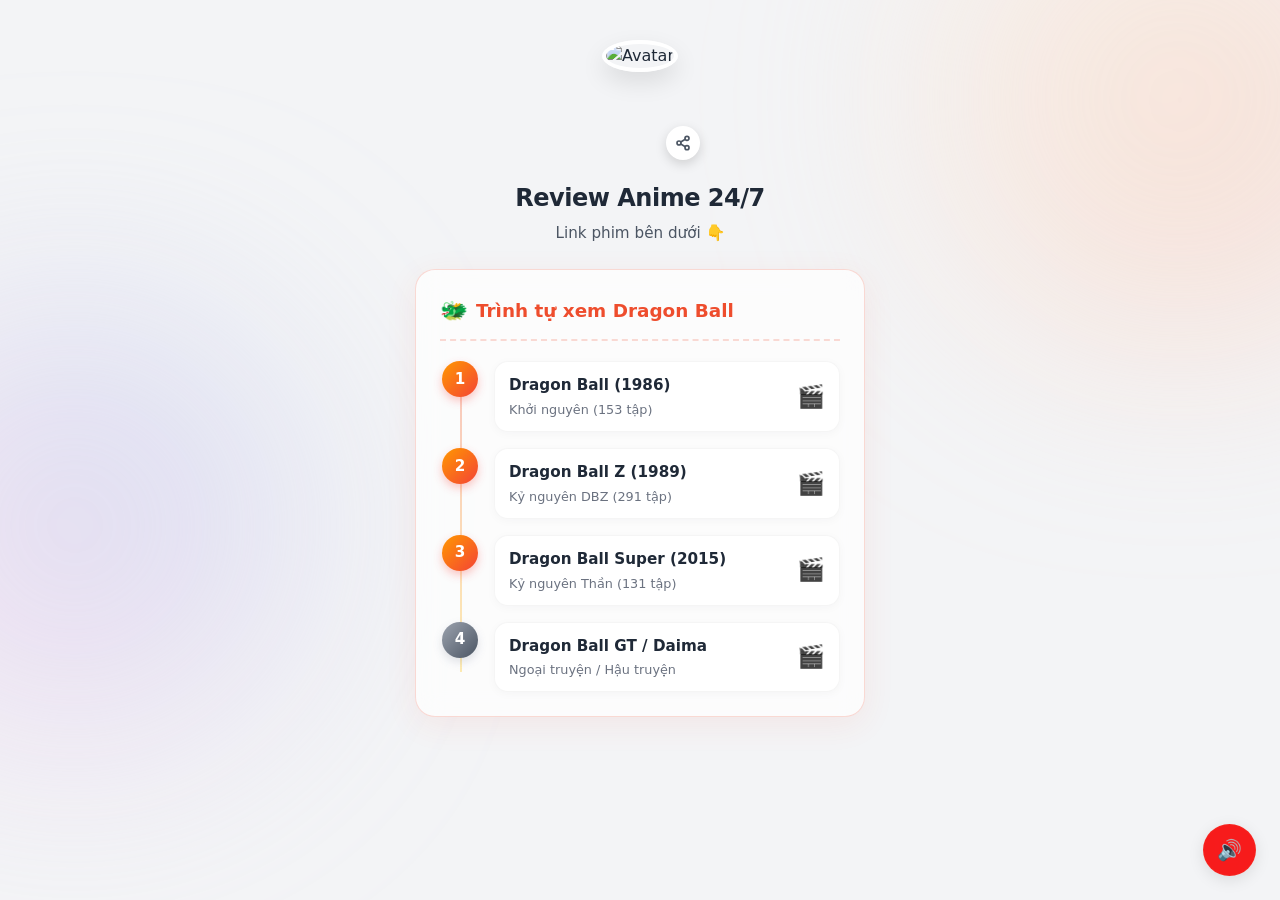
==== index.html @ d7985bc5 "shopee-affiliate" ====
<!doctype html>
<html lang="vi">
  <head>
    <meta charset="UTF-8" />
    <meta name="viewport" content="width=device-width, initial-scale=1.0" />
    <title>Review Anime 24/7</title>
    <link
      rel="shortcut icon"
      href="https://scontent.fhan14-5.fna.fbcdn.net/v/t39.30808-6/709863882_122095903413352638_3815257389828996505_n.jpg?stp=dst-jpg_tt6&cstp=mx960x540&ctp=s960x540&_nc_cat=109&ccb=1-7&_nc_sid=6ee11a&_nc_ohc=EYIuAjXzvSoQ7kNvwHxANOJ&_nc_oc=AdrQYw8iTlBUx3xcJICehyPJL6A1r7TsNbkAUZxbC2K-Rbf93yBvWo3Bi-ncRUv7Cxk&_nc_zt=23&_nc_ht=scontent.fhan14-5.fna&_nc_gid=QVInmydHDLdn9bftYl3aOA&_nc_ss=7b2a8&oh=00_Af8RPipTvB6OBBTOjF4e0hV7A1T5JSLUvpvAUZb7mC42Hw&oe=6A2C3FDD"
      type="image/x-icon"
    />
    <link rel="stylesheet" href="style.css" />
  </head>
  <body>
    <!-- Abstract Background Elements -->
    <div class="bg-elements">
      <div class="blob blob-1"></div>
      <div class="blob blob-2"></div>
    </div>

    <div class="container">
      <!-- Profile Header -->
      <header class="profile">
        <div class="avatar-container">
          <img
            src="https://scontent.fhan14-5.fna.fbcdn.net/v/t39.30808-6/709863882_122095903413352638_3815257389828996505_n.jpg?stp=dst-jpg_tt6&cstp=mx960x540&ctp=s960x540&_nc_cat=109&ccb=1-7&_nc_sid=6ee11a&_nc_ohc=EYIuAjXzvSoQ7kNvwHxANOJ&_nc_oc=AdrQYw8iTlBUx3xcJICehyPJL6A1r7TsNbkAUZxbC2K-Rbf93yBvWo3Bi-ncRUv7Cxk&_nc_zt=23&_nc_ht=scontent.fhan14-5.fna&_nc_gid=QVInmydHDLdn9bftYl3aOA&_nc_ss=7b2a8&oh=00_Af8RPipTvB6OBBTOjF4e0hV7A1T5JSLUvpvAUZb7mC42Hw&oe=6A2C3FDD "
            alt="Avatar"
            class="avatar"
          />
          <button class="share-btn" aria-label="Share">
            <svg
              xmlns="http://www.w3.org/2000/svg"
              width="16"
              height="16"
              viewBox="0 0 24 24"
              fill="none"
              stroke="currentColor"
              stroke-width="2.5"
              stroke-linecap="round"
              stroke-linejoin="round"
            >
              <circle cx="18" cy="5" r="3"></circle>
              <circle cx="6" cy="12" r="3"></circle>
              <circle cx="18" cy="19" r="3"></circle>
              <line x1="8.59" y1="13.51" x2="15.42" y2="17.49"></line>
              <line x1="15.41" y1="6.51" x2="8.59" y2="10.49"></line>
            </svg>
          </button>
        </div>

        <h1 class="name">Review Anime 24/7</h1>
        <p class="bio">Link phim bên dưới 👇</p>

        <div class="db-timeline">
          <h3 class="db-title">
            <span class="db-icon">🐲</span> Trình tự xem Dragon Ball
          </h3>
          <div class="timeline-container">
            <div class="timeline-item">
              <div class="timeline-dot">1</div>
              <div
                class="timeline-content"
                data-series="Dragon Ball (1986)"
                data-episodes="153"
              >
                <div class="timeline-text">
                  <h4>Dragon Ball (1986)</h4>
                  <p>Khởi nguyên (153 tập)</p>
                </div>
                <div class="timeline-action-icon">🎬</div>
              </div>
            </div>
            <div class="timeline-item">
              <div class="timeline-dot">2</div>
              <div
                class="timeline-content"
                data-series="Dragon Ball Z (1989)"
                data-episodes="291"
              >
                <div class="timeline-text">
                  <h4>Dragon Ball Z (1989)</h4>
                  <p>Kỷ nguyên DBZ (291 tập)</p>
                </div>
                <div class="timeline-action-icon">🎬</div>
              </div>
            </div>
            <div class="timeline-item">
              <div class="timeline-dot">3</div>
              <div
                class="timeline-content"
                data-series="Dragon Ball Super (2015)"
                data-episodes="131"
              >
                <div class="timeline-text">
                  <h4>Dragon Ball Super (2015)</h4>
                  <p>Kỷ nguyên Thần (131 tập)</p>
                </div>
                <div class="timeline-action-icon">🎬</div>
              </div>
            </div>
            <div class="timeline-item optional">
              <div class="timeline-dot">4</div>
              <div
                class="timeline-content"
                data-series="Dragon Ball GT / Daima"
                data-episodes="64"
              >
                <div class="timeline-text">
                  <h4>Dragon Ball GT / Daima</h4>
                  <p>Ngoại truyện / Hậu truyện</p>
                </div>
                <div class="timeline-action-icon">🎬</div>
              </div>
            </div>
          </div>
        </div>
      </header>
    </div>
    <button
      id="musicToggleBtn"
      class="floating-music-btn"
      aria-label="Toggle Music"
    >
      <span class="music-icon">🔇</span>
      <span class="music-text">Nhạc nền DBZ</span>
    </button>
    <audio id="bgMusic" loop>
      <source
        src="https://nu.vgmtreasurechest.com/soundtracks/dragon-ball-z-bgm/gyaevpoa/1-01.%20Makafushigi%20Adventure%21.mp3"
        type="audio/mpeg"
      />
    </audio>
    <script src="main.js"></script>
  </body>
</html>
---- style.css ----
:root {
  --primary: #ee4d2d;
  --primary-hover: #d73f22;
  --primary-bg: #fff7ed;
  --bg-color: #f3f4f6;
  --card-bg: #ffffff;
  --text-main: #1f2937;
  --text-sub: #4b5563;
}

* {
  margin: 0;
  padding: 0;
  box-sizing: border-box;
  -webkit-tap-highlight-color: transparent;
}

body {
  font-family:
    system-ui,
    -apple-system,
    BlinkMacSystemFont,
    "Segoe UI",
    Roboto,
    Arial,
    sans-serif;
  background-color: var(--bg-color);
  color: var(--text-main);
  line-height: 1.5;
  overflow-x: hidden;
  -webkit-font-smoothing: antialiased;
}

/* Background gradient blobs */
.bg-elements {
  position: fixed;
  inset: 0;
  z-index: -1;
  overflow: hidden;
  pointer-events: none;
}
.blob {
  position: absolute;
  border-radius: 50%;
  filter: blur(100px);
  opacity: 0.4;
}
.blob-1 {
  top: -150px;
  right: -150px;
  width: 500px;
  height: 500px;
  background: linear-gradient(135deg, #ffecd2, #fcb69f);
  mix-blend-mode: multiply;
}
.blob-2 {
  top: 300px;
  left: -150px;
  width: 450px;
  height: 450px;
  background: linear-gradient(45deg, #fbc2eb, #a6c1ee);
  mix-blend-mode: multiply;
}

.container {
  max-width: 640px;
  margin: 0 auto;
  padding: 40px 16px;
  position: relative;
  z-index: 1;
}

/* Profile Header */
.profile {
  display: flex;
  flex-direction: column;
  align-items: center;
  text-align: center;
  margin-bottom: 40px;
  animation: springUp 0.8s cubic-bezier(0.175, 0.885, 0.32, 1.275) forwards;
}
.avatar-container {
  position: relative;
  width: 120px;
  height: 120px;
  margin-bottom: 20px;
}
.avatar {
  width: 100%;
  height: 100%;
  object-fit: cover;
  border-radius: 50%;
  border: 4px solid #fff;
  box-shadow: 0 10px 25px rgba(0, 0, 0, 0.1);
}

.share-btn {
  position: absolute;
  bottom: 0;
  right: 0;
  width: 34px;
  height: 34px;
  background: #fff;
  border: none;
  border-radius: 50%;
  display: flex;
  align-items: center;
  justify-content: center;
  cursor: pointer;
  box-shadow: 0 4px 12px rgba(0, 0, 0, 0.15);
  transition: all 0.2s;
  color: var(--text-sub);
}
.share-btn:hover {
  transform: scale(1.1);
  color: var(--primary);
}
.share-btn:active {
  transform: scale(0.95);
}

.name {
  font-size: 1.5rem;
  font-weight: 800;
  color: var(--text-main);
  letter-spacing: -0.5px;
}
.bio {
  font-size: 0.95rem;
  color: var(--text-sub);
  font-weight: 500;
  margin-top: 6px;
  animation: bobble 1.5s ease-in-out infinite;
  display: inline-block;
}

/* Dragon Ball Timeline */
.db-timeline {
  background: rgba(255, 255, 255, 0.7);
  backdrop-filter: blur(12px);
  border: 1px solid rgba(238, 77, 45, 0.2);
  padding: 24px;
  border-radius: 20px;
  margin-top: 24px;
  text-align: left;
  width: 100%;
  max-width: 450px;
  box-shadow: 0 8px 32px rgba(238, 77, 45, 0.08);
  opacity: 0;
  animation: slideUpFade 0.7s ease forwards;
  animation-delay: 0.3s;
}

.db-title {
  font-size: 1.15rem;
  font-weight: 800;
  color: var(--primary);
  margin-bottom: 20px;
  display: flex;
  align-items: center;
  gap: 8px;
  padding-bottom: 12px;
  border-bottom: 2px dashed rgba(238, 77, 45, 0.2);
}

.db-icon {
  font-size: 1.4rem;
}

.timeline-container {
  display: flex;
  flex-direction: column;
  position: relative;
  padding-left: 2px;
}

.timeline-container::before {
  content: "";
  position: absolute;
  left: 20px;
  top: 10px;
  bottom: 20px;
  width: 2px;
  background: linear-gradient(to bottom, #ee4d2d 0%, #ffc107 100%);
  opacity: 0.3;
}

.timeline-item {
  display: flex;
  gap: 16px;
  margin-bottom: 16px;
  position: relative;
  opacity: 0;
  animation: slideRightFade 0.6s ease forwards;
}

.timeline-item:nth-child(1) {
  animation-delay: 0.4s;
}
.timeline-item:nth-child(2) {
  animation-delay: 0.5s;
}
.timeline-item:nth-child(3) {
  animation-delay: 0.6s;
}
.timeline-item:nth-child(4) {
  animation-delay: 0.7s;
}

.timeline-item:last-child {
  margin-bottom: 0;
}

.timeline-dot {
  width: 36px;
  height: 36px;
  border-radius: 50%;
  background: linear-gradient(135deg, #ff9800, #f44336);
  color: white;
  font-weight: bold;
  font-size: 0.95rem;
  display: flex;
  align-items: center;
  justify-content: center;
  z-index: 1;
  box-shadow: 0 4px 10px rgba(244, 67, 54, 0.3);
  flex-shrink: 0;
  transition: transform 0.3s cubic-bezier(0.175, 0.885, 0.32, 1.275);
}

.timeline-item.optional .timeline-dot {
  background: linear-gradient(135deg, #9ca3af, #4b5563);
  box-shadow: 0 4px 10px rgba(107, 114, 128, 0.2);
}

.timeline-content {
  flex: 1;
  background: white;
  padding: 12px 14px;
  border-radius: 14px;
  border: 1px solid rgba(0, 0, 0, 0.04);
  box-shadow: 0 2px 10px rgba(0, 0, 0, 0.03);
  transition: all 0.3s cubic-bezier(0.4, 0, 0.2, 1);
  display: flex;
  justify-content: space-between;
  align-items: center;
  cursor: pointer;
}

.timeline-text {
  flex: 1;
}

.timeline-action-icon {
  font-size: 1.4rem;
  animation: flashIcon 1.2s infinite cubic-bezier(0.4, 0, 0.2, 1);
}

@keyframes flashIcon {
  0% {
    transform: scale(1);
    opacity: 0.5;
  }
  50% {
    transform: scale(1.15);
    opacity: 1;
  }
  100% {
    transform: scale(1);
    opacity: 0.5;
  }
}

.timeline-item:hover .timeline-content {
  transform: translateX(6px) scale(1.02);
  border-color: rgba(238, 77, 45, 0.3);
  box-shadow: 0 6px 16px rgba(238, 77, 45, 0.1);
}

.timeline-item:hover .timeline-dot {
  transform: scale(1.1);
  box-shadow: 0 6px 14px rgba(244, 67, 54, 0.4);
}

.timeline-content h4 {
  font-size: 0.95rem;
  color: #1f2937;
  margin-bottom: 4px;
  font-weight: 700;
}

.timeline-content p {
  font-size: 0.8rem;
  color: #6b7280;
  line-height: 1.4;
}

@keyframes slideRightFade {
  0% {
    opacity: 0;
    transform: translateX(-20px);
  }
  100% {
    opacity: 1;
    transform: translateX(0);
  }
}

/* Categories */
.category {
  margin-bottom: 40px;
  opacity: 0;
  animation: slideUpFade 0.6s ease forwards;
}
.category-title {
  font-size: 1.125rem;
  font-weight: 700;
  margin-bottom: 16px;
  padding: 0 8px;
  color: var(--text-main);
  letter-spacing: -0.3px;
}

/* Video Card */
.video-card {
  display: flex;
  flex-direction: column;
  background: var(--card-bg);
  border-radius: 16px;
  overflow: hidden;
  box-shadow: 0 4px 16px rgba(0, 0, 0, 0.04);
  transition: all 0.3s ease;
  border: 1px solid transparent;
}
.video-card:hover {
  transform: translateY(-2px);
  box-shadow: 0 8px 24px rgba(238, 77, 45, 0.08);
  border-color: rgba(238, 77, 45, 0.15);
}
.video-wrapper {
  position: relative;
  padding-bottom: 56.25%;
  height: 0;
  overflow: hidden;
  background: #000;
}
.video-wrapper iframe {
  position: absolute;
  top: 0;
  left: 0;
  width: 100%;
  height: 100%;
  border: none;
}
.video-info {
  padding: 12px 16px;
}
.video-title {
  font-size: 0.95rem;
  font-weight: 700;
  color: var(--text-main);
  line-height: 1.4;
  display: -webkit-box;
  -webkit-line-clamp: 2;
  -webkit-box-orient: vertical;
  overflow: hidden;
}

/* Product List */
.product-list {
  display: flex;
  flex-direction: column;
  gap: 12px;
}

.product-card {
  display: flex;
  align-items: center;
  background: var(--card-bg);
  padding: 10px;
  border-radius: 16px;
  text-decoration: none;
  color: inherit;
  box-shadow: 0 4px 16px rgba(0, 0, 0, 0.04);
  transition: all 0.3s ease;
  border: 1px solid transparent;
}
.product-card:hover {
  transform: translateY(-2px) scale(1.02);
  box-shadow: 0 8px 24px rgba(238, 77, 45, 0.08);
  border-color: rgba(238, 77, 45, 0.15);
}
.product-card:active {
  transform: scale(0.98);
}

.product-image-container {
  width: 80px;
  height: 80px;
  border-radius: 12px;
  overflow: hidden;
  flex-shrink: 0;
  background: #f9fafb;
}
.product-image {
  width: 100%;
  height: 100%;
  object-fit: cover;
  transition: transform 0.6s ease;
}
.product-card:hover .product-image {
  transform: scale(1.1);
}

.product-info {
  flex: 1;
  padding: 0 14px;
  display: flex;
  flex-direction: column;
  justify-content: center;
}
.product-name {
  font-size: 0.875rem;
  font-weight: 600;
  display: -webkit-box;
  -webkit-line-clamp: 2;
  -webkit-box-orient: vertical;
  overflow: hidden;
  transition: color 0.2s;
  line-height: 1.35;
}
.product-card:hover .product-name {
  color: var(--primary);
}

.product-price {
  color: var(--primary);
  font-weight: bold;
  font-size: 0.95rem;
  margin-top: 6px;
  display: block;
}

.product-action {
  width: 38px;
  height: 38px;
  border-radius: 50%;
  display: flex;
  justify-content: center;
  align-items: center;
  color: #d1d5db;
  transition: all 0.3s;
  flex-shrink: 0;
}
.product-card:hover .product-action {
  background: var(--primary-bg);
  color: var(--primary);
}

/* Footer */
footer {
  text-align: center;
  font-size: 0.75rem;
  color: #9ca3af;
  margin-top: 60px;
  padding-bottom: 20px;
  font-weight: 500;
}

/* Floating Music Button */
.floating-music-btn {
  position: fixed;
  bottom: 24px;
  right: 24px;
  background: rgba(248, 4, 4, 0.9);
  backdrop-filter: blur(10px);
  border: 1px solid rgba(238, 77, 45, 0.2);
  border-radius: 50%;
  padding: 13px 13px;
  display: flex;
  align-items: center;
  gap: 8px;
  box-shadow: 0 4px 16px rgba(0, 0, 0, 0.1);
  cursor: pointer;
  z-index: 100;
  transition: all 0.3s ease;
  font-family: inherit;
  font-weight: 600;
  color: var(--text-main);
  font-size: 20px;
  color: white;
}
.floating-music-btn:hover {
  transform: translateY(-3px);
  box-shadow: 0 8px 24px rgba(238, 77, 45, 0.15);
  border-color: rgba(238, 77, 45, 0.4);
}
.floating-music-btn.playing .music-icon {
  display: inline-block;
  animation: bounce 1s infinite alternate;
}

/* Keyframes */
@keyframes bobble {
  0%,
  100% {
    transform: translateY(0);
  }
  50% {
    transform: translateY(-4px);
  }
}

@keyframes bounce {
  0% {
    transform: translateY(0) scale(1);
  }
  100% {
    transform: translateY(-3px) scale(1.1);
    color: var(--primary);
  }
}

@keyframes springUp {
  0% {
    opacity: 0;
    transform: scale(0.9) translateY(20px);
  }
  100% {
    opacity: 1;
    transform: scale(1) translateY(0);
  }
}

@keyframes slideUpFade {
  0% {
    opacity: 0;
    transform: translateY(20px);
  }
  100% {
    opacity: 1;
    transform: translateY(0);
  }
}
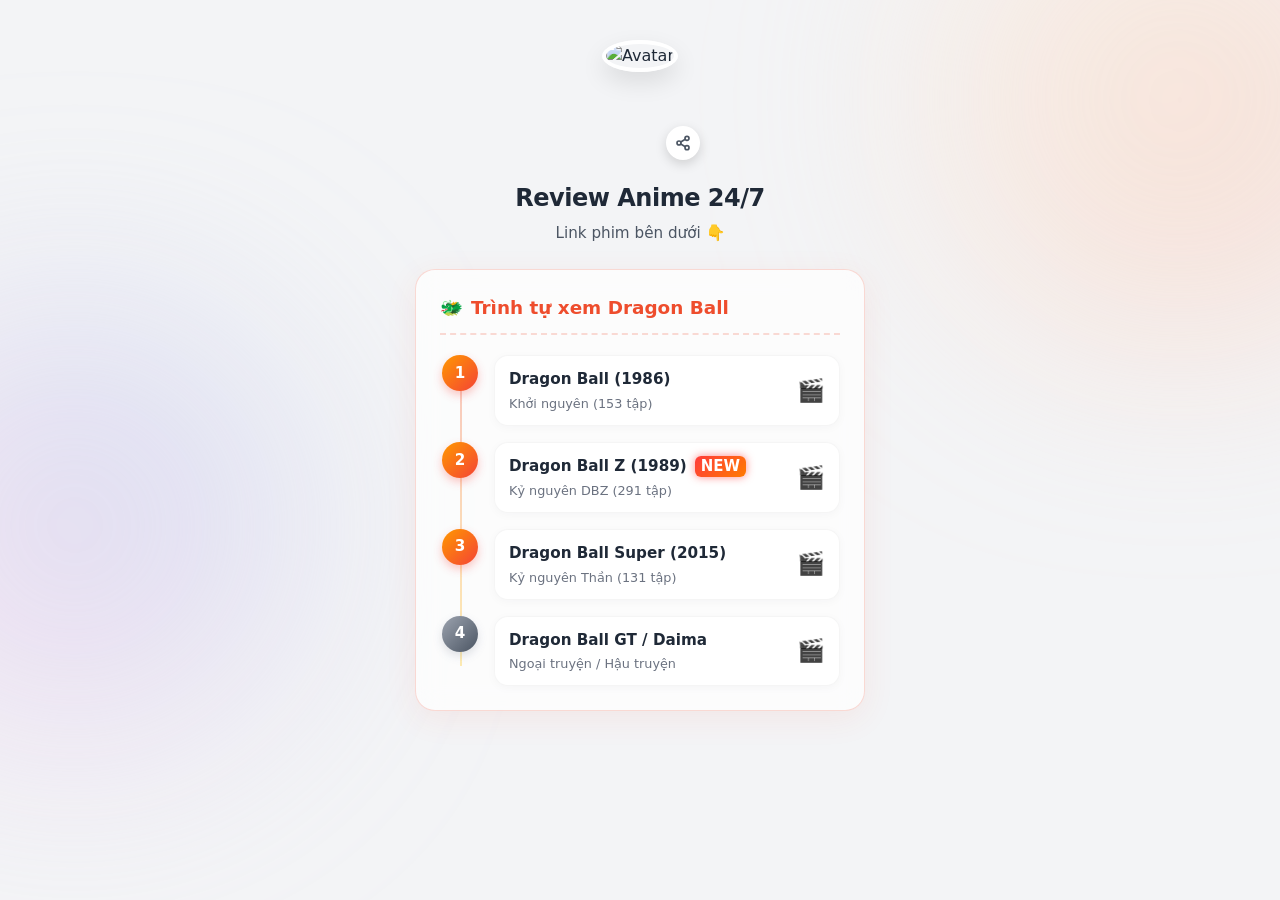
==== commit 522ffed7: "update video" ====
--- a/index.html
+++ b/index.html
@@ -9,7 +9,7 @@
       href="https://scontent.fhan14-5.fna.fbcdn.net/v/t39.30808-6/709863882_122095903413352638_3815257389828996505_n.jpg?stp=dst-jpg_tt6&cstp=mx960x540&ctp=s960x540&_nc_cat=109&ccb=1-7&_nc_sid=6ee11a&_nc_ohc=EYIuAjXzvSoQ7kNvwHxANOJ&_nc_oc=AdrQYw8iTlBUx3xcJICehyPJL6A1r7TsNbkAUZxbC2K-Rbf93yBvWo3Bi-ncRUv7Cxk&_nc_zt=23&_nc_ht=scontent.fhan14-5.fna&_nc_gid=QVInmydHDLdn9bftYl3aOA&_nc_ss=7b2a8&oh=00_Af8RPipTvB6OBBTOjF4e0hV7A1T5JSLUvpvAUZb7mC42Hw&oe=6A2C3FDD"
       type="image/x-icon"
     />
-    <link rel="stylesheet" href="style.css" />
+    <link rel="stylesheet" href="./style.css" />
   </head>
   <body>
     <!-- Abstract Background Elements -->
@@ -23,7 +23,7 @@
       <header class="profile">
         <div class="avatar-container">
           <img
-            src="https://scontent.fhan14-5.fna.fbcdn.net/v/t39.30808-6/709863882_122095903413352638_3815257389828996505_n.jpg?stp=dst-jpg_tt6&cstp=mx960x540&ctp=s960x540&_nc_cat=109&ccb=1-7&_nc_sid=6ee11a&_nc_ohc=EYIuAjXzvSoQ7kNvwHxANOJ&_nc_oc=AdrQYw8iTlBUx3xcJICehyPJL6A1r7TsNbkAUZxbC2K-Rbf93yBvWo3Bi-ncRUv7Cxk&_nc_zt=23&_nc_ht=scontent.fhan14-5.fna&_nc_gid=QVInmydHDLdn9bftYl3aOA&_nc_ss=7b2a8&oh=00_Af8RPipTvB6OBBTOjF4e0hV7A1T5JSLUvpvAUZb7mC42Hw&oe=6A2C3FDD "
+            src="https://scontent.fhan14-5.fna.fbcdn.net/v/t39.30808-6/709863882_122095903413352638_3815257389828996505_n.jpg?stp=dst-jpg_tt6&cstp=mx960x540&ctp=s960x540&_nc_cat=109&ccb=1-7&_nc_sid=6ee11a&_nc_ohc=EYIuAjXzvSoQ7kNvwHxANOJ&_nc_oc=AdrQYw8iTlBUx3xcJICehyPJL6A1r7TsNbkAUZxbC2K-Rbf93yBvWo3Bi-ncRUv7Cxk&_nc_zt=23&_nc_ht=scontent.fhan14-5.fna&_nc_gid=QVInmydHDLdn9bftYl3aOA&_nc_ss=7b2a8&oh=00_Af8RPipTvB6OBBTOjF4e0hV7A1T5JSLUvpvAUZb7mC42Hw&oe=6A2C3FDD"
             alt="Avatar"
             class="avatar"
           />
@@ -116,7 +116,9 @@
         </div>
       </header>
     </div>
+
     <button
+      style="display: none"
       id="musicToggleBtn"
       class="floating-music-btn"
       aria-label="Toggle Music"
@@ -124,12 +126,38 @@
       <span class="music-icon">🔇</span>
       <span class="music-text">Nhạc nền DBZ</span>
     </button>
-    <audio id="bgMusic" loop>
-      <source
-        src="https://nu.vgmtreasurechest.com/soundtracks/dragon-ball-z-bgm/gyaevpoa/1-01.%20Makafushigi%20Adventure%21.mp3"
-        type="audio/mpeg"
-      />
-    </audio>
-    <script src="main.js"></script>
+    <audio id="bgMusic" loop></audio>
+
+    <!-- SLIDE MODAL -->
+    <div id="videoModal" class="modal hidden">
+      <div class="modal-overlay"></div>
+
+      <div class="modal-content">
+        <button id="closeModal" class="close-btn">×</button>
+
+        <!-- Episode List Container (Hashtags) -->
+        <div id="episodeList" class="episode-list"></div>
+
+        <div class="slider-wrapper">
+          <div class="slider" id="sliderContainer">
+            <!-- JS sẽ render video vào đây -->
+          </div>
+        </div>
+
+        <button id="prevBtn" class="nav-btn prev">‹</button>
+        <button id="nextBtn" class="nav-btn next">›</button>
+
+        <!-- Đề xuất video theo thời gian -->
+        <div id="suggestionBox" class="suggestion-box hidden">
+          <p>Sắp hết video! Chuyển sang tập tiếp theo?</p>
+          <div class="suggestion-actions">
+            <button id="suggestionNextBtn">Chuyển ngay</button>
+            <button id="suggestionCloseBtn">Để sau</button>
+          </div>
+        </div>
+      </div>
+    </div>
+
+    <script src="./main.js"></script>
   </body>
 </html>
--- a/style.css
+++ b/style.css
@@ -31,7 +31,6 @@
   -webkit-font-smoothing: antialiased;
 }
 
-/* Background gradient blobs */
 .bg-elements {
   position: fixed;
   inset: 0;
@@ -70,7 +69,6 @@
   z-index: 1;
 }
 
-/* Profile Header */
 .profile {
   display: flex;
   flex-direction: column;
@@ -134,7 +132,6 @@
   display: inline-block;
 }
 
-/* Dragon Ball Timeline */
 .db-timeline {
   background: rgba(255, 255, 255, 0.7);
   backdrop-filter: blur(12px);
@@ -163,17 +160,12 @@
   border-bottom: 2px dashed rgba(238, 77, 45, 0.2);
 }
 
-.db-icon {
-  font-size: 1.4rem;
-}
-
 .timeline-container {
   display: flex;
   flex-direction: column;
   position: relative;
   padding-left: 2px;
 }
-
 .timeline-container::before {
   content: "";
   position: absolute;
@@ -193,7 +185,6 @@
   opacity: 0;
   animation: slideRightFade 0.6s ease forwards;
 }
-
 .timeline-item:nth-child(1) {
   animation-delay: 0.4s;
 }
@@ -206,7 +197,6 @@
 .timeline-item:nth-child(4) {
   animation-delay: 0.7s;
 }
-
 .timeline-item:last-child {
   margin-bottom: 0;
 }
@@ -227,7 +217,6 @@
   flex-shrink: 0;
   transition: transform 0.3s cubic-bezier(0.175, 0.885, 0.32, 1.275);
 }
-
 .timeline-item.optional .timeline-dot {
   background: linear-gradient(135deg, #9ca3af, #4b5563);
   box-shadow: 0 4px 10px rgba(107, 114, 128, 0.2);
@@ -246,47 +235,59 @@
   align-items: center;
   cursor: pointer;
 }
-
-.timeline-text {
-  flex: 1;
-}
-
 .timeline-action-icon {
   font-size: 1.4rem;
   animation: flashIcon 1.2s infinite cubic-bezier(0.4, 0, 0.2, 1);
 }
-
-@keyframes flashIcon {
-  0% {
-    transform: scale(1);
-    opacity: 0.5;
-  }
-  50% {
-    transform: scale(1.15);
-    opacity: 1;
-  }
-  100% {
-    transform: scale(1);
-    opacity: 0.5;
-  }
-}
-
 .timeline-item:hover .timeline-content {
   transform: translateX(6px) scale(1.02);
   border-color: rgba(238, 77, 45, 0.3);
   box-shadow: 0 6px 16px rgba(238, 77, 45, 0.1);
 }
-
 .timeline-item:hover .timeline-dot {
   transform: scale(1.1);
   box-shadow: 0 6px 14px rgba(244, 67, 54, 0.4);
 }
-
 .timeline-content h4 {
   font-size: 0.95rem;
   color: #1f2937;
   margin-bottom: 4px;
   font-weight: 700;
+  display: flex;
+  align-items: center;
+}
+
+.badge-new {
+  display: inline-block;
+  background: linear-gradient(135deg, #ff3b3b, #ff7b00);
+  color: white;
+  font-size: 15px;
+  font-weight: 800;
+  padding: 3px 6px;
+  border-radius: 6px;
+  margin-left: 8px;
+  text-transform: uppercase;
+  line-height: 1;
+  animation: pulseNew 1.5s infinite;
+  box-shadow: 0 0 8px rgba(255, 59, 59, 0.6);
+}
+
+@keyframes pulseNew {
+  0% {
+    opacity: 1;
+    transform: scale(1);
+    box-shadow: 0 0 8px rgba(255, 59, 59, 0.6);
+  }
+  50% {
+    opacity: 0.7;
+    transform: scale(1.05);
+    box-shadow: 0 0 15px rgba(255, 59, 59, 0.9);
+  }
+  100% {
+    opacity: 1;
+    transform: scale(1);
+    box-shadow: 0 0 8px rgba(255, 59, 59, 0.6);
+  }
 }
 
 .timeline-content p {
@@ -295,6 +296,18 @@
   line-height: 1.4;
 }
 
+@keyframes flashIcon {
+  0%,
+  100% {
+    transform: scale(1);
+    opacity: 0.5;
+  }
+  50% {
+    transform: scale(1.15);
+    opacity: 1;
+  }
+}
+
 @keyframes slideRightFade {
   0% {
     opacity: 0;
@@ -306,168 +319,6 @@
   }
 }
 
-/* Categories */
-.category {
-  margin-bottom: 40px;
-  opacity: 0;
-  animation: slideUpFade 0.6s ease forwards;
-}
-.category-title {
-  font-size: 1.125rem;
-  font-weight: 700;
-  margin-bottom: 16px;
-  padding: 0 8px;
-  color: var(--text-main);
-  letter-spacing: -0.3px;
-}
-
-/* Video Card */
-.video-card {
-  display: flex;
-  flex-direction: column;
-  background: var(--card-bg);
-  border-radius: 16px;
-  overflow: hidden;
-  box-shadow: 0 4px 16px rgba(0, 0, 0, 0.04);
-  transition: all 0.3s ease;
-  border: 1px solid transparent;
-}
-.video-card:hover {
-  transform: translateY(-2px);
-  box-shadow: 0 8px 24px rgba(238, 77, 45, 0.08);
-  border-color: rgba(238, 77, 45, 0.15);
-}
-.video-wrapper {
-  position: relative;
-  padding-bottom: 56.25%;
-  height: 0;
-  overflow: hidden;
-  background: #000;
-}
-.video-wrapper iframe {
-  position: absolute;
-  top: 0;
-  left: 0;
-  width: 100%;
-  height: 100%;
-  border: none;
-}
-.video-info {
-  padding: 12px 16px;
-}
-.video-title {
-  font-size: 0.95rem;
-  font-weight: 700;
-  color: var(--text-main);
-  line-height: 1.4;
-  display: -webkit-box;
-  -webkit-line-clamp: 2;
-  -webkit-box-orient: vertical;
-  overflow: hidden;
-}
-
-/* Product List */
-.product-list {
-  display: flex;
-  flex-direction: column;
-  gap: 12px;
-}
-
-.product-card {
-  display: flex;
-  align-items: center;
-  background: var(--card-bg);
-  padding: 10px;
-  border-radius: 16px;
-  text-decoration: none;
-  color: inherit;
-  box-shadow: 0 4px 16px rgba(0, 0, 0, 0.04);
-  transition: all 0.3s ease;
-  border: 1px solid transparent;
-}
-.product-card:hover {
-  transform: translateY(-2px) scale(1.02);
-  box-shadow: 0 8px 24px rgba(238, 77, 45, 0.08);
-  border-color: rgba(238, 77, 45, 0.15);
-}
-.product-card:active {
-  transform: scale(0.98);
-}
-
-.product-image-container {
-  width: 80px;
-  height: 80px;
-  border-radius: 12px;
-  overflow: hidden;
-  flex-shrink: 0;
-  background: #f9fafb;
-}
-.product-image {
-  width: 100%;
-  height: 100%;
-  object-fit: cover;
-  transition: transform 0.6s ease;
-}
-.product-card:hover .product-image {
-  transform: scale(1.1);
-}
-
-.product-info {
-  flex: 1;
-  padding: 0 14px;
-  display: flex;
-  flex-direction: column;
-  justify-content: center;
-}
-.product-name {
-  font-size: 0.875rem;
-  font-weight: 600;
-  display: -webkit-box;
-  -webkit-line-clamp: 2;
-  -webkit-box-orient: vertical;
-  overflow: hidden;
-  transition: color 0.2s;
-  line-height: 1.35;
-}
-.product-card:hover .product-name {
-  color: var(--primary);
-}
-
-.product-price {
-  color: var(--primary);
-  font-weight: bold;
-  font-size: 0.95rem;
-  margin-top: 6px;
-  display: block;
-}
-
-.product-action {
-  width: 38px;
-  height: 38px;
-  border-radius: 50%;
-  display: flex;
-  justify-content: center;
-  align-items: center;
-  color: #d1d5db;
-  transition: all 0.3s;
-  flex-shrink: 0;
-}
-.product-card:hover .product-action {
-  background: var(--primary-bg);
-  color: var(--primary);
-}
-
-/* Footer */
-footer {
-  text-align: center;
-  font-size: 0.75rem;
-  color: #9ca3af;
-  margin-top: 60px;
-  padding-bottom: 20px;
-  font-weight: 500;
-}
-
-/* Floating Music Button */
 .floating-music-btn {
   position: fixed;
   bottom: 24px;
@@ -484,23 +335,16 @@
   cursor: pointer;
   z-index: 100;
   transition: all 0.3s ease;
-  font-family: inherit;
   font-weight: 600;
-  color: var(--text-main);
+  color: white;
   font-size: 20px;
-  color: white;
 }
 .floating-music-btn:hover {
   transform: translateY(-3px);
   box-shadow: 0 8px 24px rgba(238, 77, 45, 0.15);
   border-color: rgba(238, 77, 45, 0.4);
 }
-.floating-music-btn.playing .music-icon {
-  display: inline-block;
-  animation: bounce 1s infinite alternate;
-}
-
-/* Keyframes */
+
 @keyframes bobble {
   0%,
   100% {
@@ -510,17 +354,6 @@
     transform: translateY(-4px);
   }
 }
-
-@keyframes bounce {
-  0% {
-    transform: translateY(0) scale(1);
-  }
-  100% {
-    transform: translateY(-3px) scale(1.1);
-    color: var(--primary);
-  }
-}
-
 @keyframes springUp {
   0% {
     opacity: 0;
@@ -531,7 +364,6 @@
     transform: scale(1) translateY(0);
   }
 }
-
 @keyframes slideUpFade {
   0% {
     opacity: 0;
@@ -542,3 +374,311 @@
     transform: translateY(0);
   }
 }
+
+/* ====================================
+   MODAL - SLIDER MƯỢT MÀ, KHÔNG LAG 
+==================================== */
+.modal {
+  position: fixed;
+  inset: 0;
+  display: flex;
+  justify-content: center;
+  align-items: center;
+  z-index: 999;
+  visibility: hidden;
+  opacity: 0;
+  transition:
+    opacity 0.3s ease,
+    visibility 0.3s ease;
+}
+
+.modal:not(.hidden) {
+  visibility: visible;
+  opacity: 1;
+}
+
+.modal-overlay {
+  position: absolute;
+  inset: 0;
+  background: rgba(0, 0, 0, 0.85);
+  backdrop-filter: blur(8px);
+}
+
+.modal-content {
+  position: relative;
+  width: 100%;
+  max-width: 950px;
+  border-radius: 16px;
+  margin: 0 20px;
+  padding: 0;
+  z-index: 2;
+  overflow: hidden;
+  transform: scale(0.95) translateY(20px);
+  opacity: 0;
+  transition: all 0.4s cubic-bezier(0.25, 1, 0.5, 1);
+  background: #000;
+  box-shadow: 0 25px 50px -12px rgba(0, 0, 0, 0.5);
+}
+
+.modal:not(.hidden) .modal-content {
+  transform: scale(1) translateY(0);
+  opacity: 1;
+}
+
+/* CLOSE BUTTON */
+.close-btn {
+  position: absolute;
+  top: 15px;
+  right: 15px;
+  border: none;
+  background: rgba(0, 0, 0, 0.6);
+  color: white;
+  width: 36px;
+  height: 36px;
+  border-radius: 50%;
+  cursor: pointer;
+  z-index: 30;
+  display: flex;
+  align-items: center;
+  justify-content: center;
+  font-size: 24px;
+  transition: all 0.2s ease;
+  backdrop-filter: blur(4px);
+  border: 1px solid rgba(255, 255, 255, 0.1);
+}
+.close-btn:hover {
+  background: rgba(238, 77, 45, 0.9);
+  transform: scale(1.1) rotate(90deg);
+}
+
+/* EPISODE LIST (HASHTAGS) */
+.episode-list {
+  display: flex;
+  gap: 10px;
+  padding: 15px 65px 15px 20px; /* chừa không gian cho close-btn */
+  overflow-x: auto;
+  scrollbar-width: none;
+  border-bottom: 1px solid rgba(255, 255, 255, 0.1);
+  background: rgba(0, 0, 0, 0.4);
+  position: relative;
+  z-index: 20;
+}
+.episode-list::-webkit-scrollbar {
+  display: none;
+}
+
+.episode-chip {
+  background: rgba(255, 255, 255, 0.1);
+  color: #adb5bd;
+  padding: 6px 14px;
+  border-radius: 20px;
+  font-size: 13px;
+  font-weight: 600;
+  cursor: pointer;
+  white-space: nowrap;
+  transition: all 0.2s ease;
+  border: 1px solid rgba(255, 255, 255, 0.05);
+}
+.episode-chip:hover {
+  background: rgba(255, 255, 255, 0.2);
+  color: white;
+}
+.episode-chip.active {
+  background: var(--primary);
+  color: white;
+  border-color: var(--primary-hover);
+  box-shadow: 0 0 12px rgba(238, 77, 45, 0.4);
+}
+
+/* WRAPPER DUY TRÌ BỐ CỤC */
+.slider-wrapper {
+  overflow: hidden;
+  width: 100%;
+  position: relative;
+}
+
+/* CONTAINER DI CHUYỂN BẰNG TRANSFORM */
+.slider {
+  display: flex;
+  transition: transform 0.5s cubic-bezier(0.25, 1, 0.5, 1);
+  will-change: transform;
+}
+
+/* SLIDE CON */
+.slide {
+  flex: 0 0 100%;
+  width: 100%;
+  padding: 0;
+  box-sizing: border-box;
+  transition:
+    opacity 0.5s ease,
+    transform 0.5s ease;
+  opacity: 0.4;
+  transform: scale(0.95);
+  display: flex;
+  flex-direction: column;
+  justify-content: center;
+  align-items: center;
+  position: relative;
+}
+
+.slide.active {
+  opacity: 1;
+  transform: scale(1);
+}
+
+.slide video {
+  width: 100%;
+  max-height: 85vh;
+  outline: none;
+  background: #000;
+  border-radius: 0; /* xóa border radius vì fullscreen layout nhìn tốt hơn */
+}
+
+/* Tiêu đề video nổi lên */
+.video-title {
+  position: absolute;
+  top: 20px;
+  left: 20px;
+  display: none;
+  color: white;
+  font-weight: 600;
+  font-size: 16px;
+  background: rgba(0, 0, 0, 0.6);
+  padding: 8px 14px;
+  border-radius: 8px;
+  z-index: 10;
+  backdrop-filter: blur(4px);
+  border: 1px solid rgba(255, 255, 255, 0.1);
+  pointer-events: none;
+}
+
+/* Navigation Buttons */
+.nav-btn {
+  opacity: 0;
+  pointer-events: none;
+
+  transition:
+    opacity 0.3s ease,
+    transform 0.3s ease;
+
+  will-change: opacity, transform;
+  position: absolute;
+  top: 50%;
+  transform: translateY(-50%);
+  background: rgba(255, 255, 255, 0.15);
+  border: 1px solid rgba(255, 255, 255, 0.2);
+  color: white;
+  font-size: 28px;
+  width: 50px;
+  height: 50px;
+  cursor: pointer;
+  z-index: 10;
+  border-radius: 50%;
+  display: flex;
+  align-items: center;
+  justify-content: center;
+  transition: all 0.2s ease;
+  backdrop-filter: blur(4px);
+}
+
+.nav-btn:hover {
+  background: rgba(255, 255, 255, 0.3);
+  transform: translateY(-50%) scale(1.1);
+}
+
+.nav-btn:active {
+  transform: translateY(-50%) scale(0.95);
+}
+
+.nav-btn.prev {
+  left: 20px;
+}
+
+.nav-btn.next {
+  right: 20px;
+}
+
+/* Suggestion Box Khi Còn 3 Phút */
+.suggestion-box {
+  position: absolute;
+  bottom: 80px;
+  right: 20px;
+  background: rgba(15, 23, 42, 0.9);
+  color: white;
+  padding: 18px 24px;
+  border-radius: 14px;
+  border: 1px solid rgba(255, 255, 255, 0.15);
+  backdrop-filter: blur(12px);
+  display: flex;
+  flex-direction: column;
+  gap: 14px;
+  z-index: 20;
+  animation: slideInRight 0.4s cubic-bezier(0.25, 1, 0.5, 1);
+  box-shadow: 0 10px 25px rgba(0, 0, 0, 0.5);
+}
+
+.suggestion-box.hidden {
+  display: none;
+}
+
+.suggestion-box p {
+  margin: 0;
+  font-size: 15px;
+  font-weight: 500;
+}
+
+.suggestion-actions {
+  display: flex;
+  gap: 12px;
+}
+
+.suggestion-actions button {
+  padding: 10px 18px;
+  border: none;
+  border-radius: 8px;
+  cursor: pointer;
+  font-weight: 600;
+  font-size: 14px;
+  transition: all 0.2s ease;
+}
+
+#suggestionNextBtn {
+  background: var(--primary);
+  color: white;
+}
+#suggestionNextBtn:hover {
+  background: var(--primary-hover);
+  transform: translateY(-2px);
+}
+
+#suggestionCloseBtn {
+  background: rgba(255, 255, 255, 0.15);
+  color: white;
+}
+#suggestionCloseBtn:hover {
+  background: rgba(255, 255, 255, 0.25);
+  transform: translateY(-2px);
+}
+
+@keyframes slideInRight {
+  from {
+    opacity: 0;
+    transform: translateX(30px);
+  }
+  to {
+    opacity: 1;
+    transform: translateX(0);
+  }
+}
+
+/* .nav-btn {
+  opacity: 0;
+  pointer-events: none;
+
+  transition:
+    opacity 0.3s ease,
+    transform 0.3s ease;
+
+  will-change: opacity, transform;
+} */
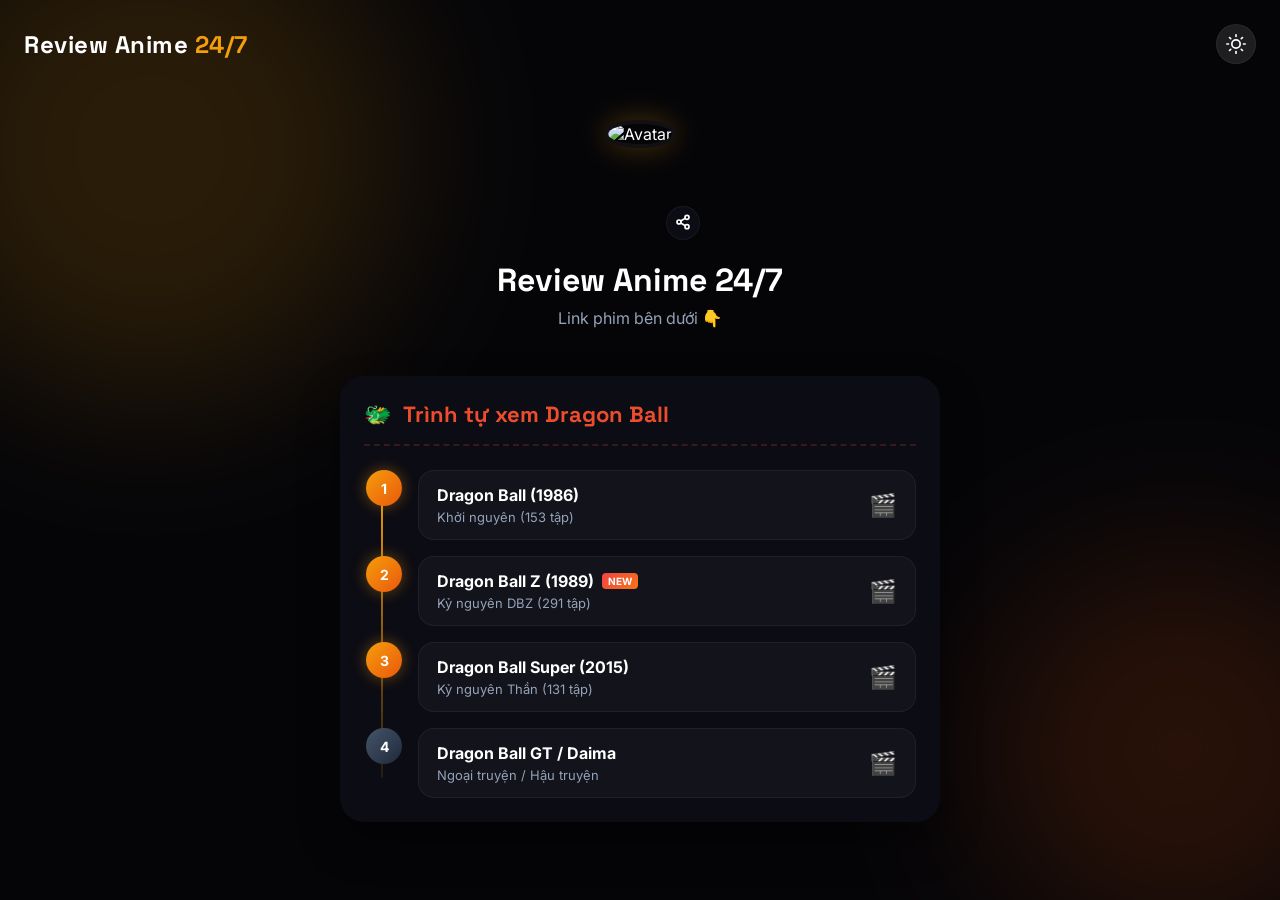
==== commit b9a4c79c: "update UX UI" ====
--- a/index.html
+++ b/index.html
@@ -9,10 +9,61 @@
       href="https://scontent.fhan14-5.fna.fbcdn.net/v/t39.30808-6/709863882_122095903413352638_3815257389828996505_n.jpg?stp=dst-jpg_tt6&cstp=mx960x540&ctp=s960x540&_nc_cat=109&ccb=1-7&_nc_sid=6ee11a&_nc_ohc=EYIuAjXzvSoQ7kNvwHxANOJ&_nc_oc=AdrQYw8iTlBUx3xcJICehyPJL6A1r7TsNbkAUZxbC2K-Rbf93yBvWo3Bi-ncRUv7Cxk&_nc_zt=23&_nc_ht=scontent.fhan14-5.fna&_nc_gid=QVInmydHDLdn9bftYl3aOA&_nc_ss=7b2a8&oh=00_Af8RPipTvB6OBBTOjF4e0hV7A1T5JSLUvpvAUZb7mC42Hw&oe=6A2C3FDD"
       type="image/x-icon"
     />
-    <link rel="stylesheet" href="./style.css" />
+    <link rel="stylesheet" href="style.css" />
+    <link rel="preconnect" href="https://fonts.googleapis.com" />
+    <link rel="preconnect" href="https://fonts.gstatic.com" crossorigin />
+    <link
+      href="https://fonts.googleapis.com/css2?family=Space+Grotesk:wght@700;800;900&family=Inter:wght@400;500;600;700&display=swap"
+      rel="stylesheet"
+    />
+    <script>
+      if (localStorage.getItem("theme") === "light") {
+        document.documentElement.setAttribute("data-theme", "light");
+      }
+    </script>
   </head>
   <body>
-    <!-- Abstract Background Elements -->
+    <!-- NimeHub Header -->
+    <header id="mainHeader" class="header">
+      <div class="header-container">
+        <div class="logo" onclick="goHome()" style="cursor: pointer">
+          Review Anime<span> 24/7</span>
+        </div>
+        <button id="themeToggle" class="theme-toggle" aria-label="Toggle Theme">
+          <svg
+            class="sun-icon"
+            viewBox="0 0 24 24"
+            fill="none"
+            stroke="currentColor"
+            stroke-width="2"
+            stroke-linecap="round"
+            stroke-linejoin="round"
+          >
+            <circle cx="12" cy="12" r="5" />
+            <line x1="12" y1="1" x2="12" y2="3" />
+            <line x1="12" y1="21" x2="12" y2="23" />
+            <line x1="4.22" y1="4.22" x2="5.64" y2="5.64" />
+            <line x1="18.36" y1="18.36" x2="19.78" y2="19.78" />
+            <line x1="1" y1="12" x2="3" y2="12" />
+            <line x1="21" y1="12" x2="23" y2="12" />
+            <line x1="4.22" y1="19.78" x2="5.64" y2="18.36" />
+            <line x1="18.36" y1="5.64" x2="19.78" y2="4.22" />
+          </svg>
+          <svg
+            class="moon-icon"
+            viewBox="0 0 24 24"
+            fill="none"
+            stroke="currentColor"
+            stroke-width="2"
+            stroke-linecap="round"
+            stroke-linejoin="round"
+          >
+            <path d="M21 12.79A9 9 0 1 1 11.21 3 7 7 0 0 0 21 12.79z" />
+          </svg>
+        </button>
+      </div>
+    </header>
+
     <div class="bg-elements">
       <div class="blob blob-1"></div>
       <div class="blob blob-2"></div>
@@ -28,23 +79,29 @@
             class="avatar"
           />
           <button class="share-btn" aria-label="Share">
-            <svg
-              xmlns="http://www.w3.org/2000/svg"
-              width="16"
-              height="16"
-              viewBox="0 0 24 24"
-              fill="none"
-              stroke="currentColor"
-              stroke-width="2.5"
-              stroke-linecap="round"
-              stroke-linejoin="round"
+            <a
+              target="_blank"
+              style="text-decoration: none"
+              href="https://www.facebook.com/profile.php?id=61590457230547"
             >
-              <circle cx="18" cy="5" r="3"></circle>
-              <circle cx="6" cy="12" r="3"></circle>
-              <circle cx="18" cy="19" r="3"></circle>
-              <line x1="8.59" y1="13.51" x2="15.42" y2="17.49"></line>
-              <line x1="15.41" y1="6.51" x2="8.59" y2="10.49"></line>
-            </svg>
+              <svg
+                xmlns="http://www.w3.org/2000/svg"
+                width="16"
+                height="16"
+                viewBox="0 0 24 24"
+                fill="none"
+                stroke="currentColor"
+                stroke-width="2.5"
+                stroke-linecap="round"
+                stroke-linejoin="round"
+              >
+                <circle cx="18" cy="5" r="3"></circle>
+                <circle cx="6" cy="12" r="3"></circle>
+                <circle cx="18" cy="19" r="3"></circle>
+                <line x1="8.59" y1="13.51" x2="15.42" y2="17.49"></line>
+                <line x1="15.41" y1="6.51" x2="8.59" y2="10.49"></line>
+              </svg>
+            </a>
           </button>
         </div>
 
@@ -117,47 +174,19 @@
       </header>
     </div>
 
-    <button
-      style="display: none"
-      id="musicToggleBtn"
-      class="floating-music-btn"
-      aria-label="Toggle Music"
-    >
-      <span class="music-icon">🔇</span>
-      <span class="music-text">Nhạc nền DBZ</span>
+    <button id="backToTop" class="back-to-top" title="Lên đầu trang">
+      <svg
+        viewBox="0 0 24 24"
+        fill="none"
+        stroke="currentColor"
+        stroke-width="2.5"
+        stroke-linecap="round"
+        stroke-linejoin="round"
+      >
+        <path d="M12 19V5M5 12l7-7 7 7" />
+      </svg>
     </button>
-    <audio id="bgMusic" loop></audio>
 
-    <!-- SLIDE MODAL -->
-    <div id="videoModal" class="modal hidden">
-      <div class="modal-overlay"></div>
-
-      <div class="modal-content">
-        <button id="closeModal" class="close-btn">×</button>
-
-        <!-- Episode List Container (Hashtags) -->
-        <div id="episodeList" class="episode-list"></div>
-
-        <div class="slider-wrapper">
-          <div class="slider" id="sliderContainer">
-            <!-- JS sẽ render video vào đây -->
-          </div>
-        </div>
-
-        <button id="prevBtn" class="nav-btn prev">‹</button>
-        <button id="nextBtn" class="nav-btn next">›</button>
-
-        <!-- Đề xuất video theo thời gian -->
-        <div id="suggestionBox" class="suggestion-box hidden">
-          <p>Sắp hết video! Chuyển sang tập tiếp theo?</p>
-          <div class="suggestion-actions">
-            <button id="suggestionNextBtn">Chuyển ngay</button>
-            <button id="suggestionCloseBtn">Để sau</button>
-          </div>
-        </div>
-      </div>
-    </div>
-
-    <script src="./main.js"></script>
+    <script src="main.js"></script>
   </body>
 </html>
--- a/style.css
+++ b/style.css
@@ -1,95 +1,169 @@
 :root {
-  --primary: #ee4d2d;
-  --primary-hover: #d73f22;
-  --primary-bg: #fff7ed;
-  --bg-color: #f3f4f6;
-  --card-bg: #ffffff;
-  --text-main: #1f2937;
-  --text-sub: #4b5563;
-}
-
-* {
+  --bg-main: #050508;
+  --bg-card: #0c0c14;
+  --text-main: #ffffff;
+  --text-muted: #94a3b8;
+  --primary: #f59e0b;
+  --primary-hover: #d97706;
+  --border-color: rgba(255, 255, 255, 0.05);
+  --header-bg-scrolled: rgba(5, 5, 8, 0.85);
+  --hero-overlay: rgba(5, 5, 8, 0.4);
+  --title-gradient: linear-gradient(to bottom right, #ffffff, #94a3b8);
+  --timeline-card-bg: rgba(255, 255, 255, 0.03);
+  --timeline-card-hover: rgba(255, 255, 255, 0.05);
+  --timeline-action: rgba(255, 255, 255, 0.3);
+  --nav-btn-bg: rgba(255, 255, 255, 0.1);
+  --nav-btn-hover: rgba(255, 255, 255, 0.2);
+  --ep-count-bg: rgba(255, 255, 255, 0.05);
+  --disabled-card-bg: rgba(255, 255, 255, 0.02);
+
+  --font-sans: "Inter", system-ui, sans-serif;
+  --font-display: "Space Grotesk", sans-serif;
+}
+
+[data-theme="light"] {
+  --bg-main: #f8fafc;
+  --bg-card: #ffffff;
+  --text-main: #0f172a;
+  --text-muted: #475569;
+  --border-color: #cbd5e1;
+  --header-bg-scrolled: rgba(248, 250, 252, 0.85);
+  --hero-overlay: rgba(248, 250, 252, 0.4);
+  --title-gradient: linear-gradient(to bottom right, #0f172a, #475569);
+  --timeline-card-bg: #ffffff;
+  --timeline-card-hover: #f1f5f9;
+  --timeline-action: rgba(0, 0, 0, 0.3);
+  --nav-btn-bg: rgba(0, 0, 0, 0.05);
+  --nav-btn-hover: rgba(0, 0, 0, 0.1);
+  --ep-count-bg: rgba(0, 0, 0, 0.05);
+  --disabled-card-bg: rgba(0, 0, 0, 0.03);
+}
+
+body {
+  background-color: var(--bg-main);
+  color: var(--text-main);
+  font-family: var(--font-sans);
   margin: 0;
   padding: 0;
-  box-sizing: border-box;
-  -webkit-tap-highlight-color: transparent;
-}
-
-body {
-  font-family:
-    system-ui,
-    -apple-system,
-    BlinkMacSystemFont,
-    "Segoe UI",
-    Roboto,
-    Arial,
-    sans-serif;
-  background-color: var(--bg-color);
-  color: var(--text-main);
-  line-height: 1.5;
   overflow-x: hidden;
-  -webkit-font-smoothing: antialiased;
-}
-
+}
+
+button {
+  background: none;
+  border: none;
+  font-family: inherit;
+  cursor: pointer;
+}
+
+/* HEADER */
+.header {
+  position: fixed;
+  top: 0;
+  left: 0;
+  right: 0;
+  padding: 24px 0;
+  z-index: 50;
+  transition: all 0.4s ease;
+}
+
+.header-container {
+  max-width: 1280px;
+  margin: 0 auto;
+  padding: 0 24px;
+  display: flex;
+  justify-content: space-between;
+  align-items: center;
+}
+
+.header.scrolled {
+  background: var(--header-bg-scrolled);
+  backdrop-filter: blur(16px);
+  -webkit-backdrop-filter: blur(16px);
+  box-shadow: 0 2px 10px rgba(0, 0, 0, 0.1);
+  padding: 16px 0;
+}
+
+.logo {
+  font-family: var(--font-display);
+  font-size: 24px;
+  font-weight: 800;
+  letter-spacing: 0.5px;
+}
+
+.logo span {
+  color: var(--primary);
+}
+
+/* BACKGROUND ELEMENTS */
 .bg-elements {
   position: fixed;
   inset: 0;
   z-index: -1;
   overflow: hidden;
-  pointer-events: none;
+  background: var(--bg-main);
 }
 .blob {
   position: absolute;
+  filter: blur(80px);
+  opacity: 0.15;
   border-radius: 50%;
-  filter: blur(100px);
-  opacity: 0.4;
+  animation: float 20s infinite alternate;
 }
 .blob-1 {
-  top: -150px;
-  right: -150px;
   width: 500px;
   height: 500px;
-  background: linear-gradient(135deg, #ffecd2, #fcb69f);
-  mix-blend-mode: multiply;
+  background: var(--primary);
+  top: -100px;
+  left: -100px;
+  animation-delay: 0s;
 }
 .blob-2 {
-  top: 300px;
-  left: -150px;
-  width: 450px;
-  height: 450px;
-  background: linear-gradient(45deg, #fbc2eb, #a6c1ee);
-  mix-blend-mode: multiply;
+  width: 400px;
+  height: 400px;
+  background: #ea580c;
+  bottom: -50px;
+  right: -100px;
+  animation-delay: -5s;
+}
+
+@keyframes float {
+  0% {
+    transform: translate(0, 0) scale(1);
+  }
+  100% {
+    transform: translate(50px, 50px) scale(1.1);
+  }
 }
 
 .container {
-  max-width: 640px;
+  max-width: 600px;
   margin: 0 auto;
-  padding: 40px 16px;
-  position: relative;
-  z-index: 1;
-}
-
+  padding: 120px 24px 60px 24px;
+}
+
+/* HERO / PROFILE */
 .profile {
   display: flex;
   flex-direction: column;
   align-items: center;
   text-align: center;
-  margin-bottom: 40px;
-  animation: springUp 0.8s cubic-bezier(0.175, 0.885, 0.32, 1.275) forwards;
-}
+  animation: fadeUp 0.8s cubic-bezier(0.16, 1, 0.3, 1) forwards;
+}
+
 .avatar-container {
   position: relative;
   width: 120px;
   height: 120px;
   margin-bottom: 20px;
 }
+
 .avatar {
   width: 100%;
   height: 100%;
   object-fit: cover;
   border-radius: 50%;
-  border: 4px solid #fff;
-  box-shadow: 0 10px 25px rgba(0, 0, 0, 0.1);
+  border: 4px solid var(--border-color);
+  box-shadow: 0 0 30px rgba(245, 158, 11, 0.3);
 }
 
 .share-btn {
@@ -98,65 +172,62 @@
   right: 0;
   width: 34px;
   height: 34px;
-  background: #fff;
-  border: none;
+  background: var(--bg-card);
+  border: 1px solid var(--border-color);
   border-radius: 50%;
   display: flex;
   align-items: center;
   justify-content: center;
   cursor: pointer;
-  box-shadow: 0 4px 12px rgba(0, 0, 0, 0.15);
-  transition: all 0.2s;
-  color: var(--text-sub);
-}
+  color: var(--text-main);
+  transition: all 0.2s ease;
+}
+
+.share-btn a {
+  color: var(--text-main);
+}
+
 .share-btn:hover {
+  color: var(--primary);
   transform: scale(1.1);
-  color: var(--primary);
-}
-.share-btn:active {
-  transform: scale(0.95);
 }
 
 .name {
-  font-size: 1.5rem;
+  font-family: var(--font-display);
+  font-size: 32px;
   font-weight: 800;
   color: var(--text-main);
-  letter-spacing: -0.5px;
-}
+  margin: 0;
+}
+
 .bio {
-  font-size: 0.95rem;
-  color: var(--text-sub);
-  font-weight: 500;
-  margin-top: 6px;
-  animation: bobble 1.5s ease-in-out infinite;
-  display: inline-block;
-}
-
+  color: var(--text-muted);
+  margin-top: 8px;
+  animation: bobble 2s ease-in-out infinite;
+}
+
+/* TIMELINE */
 .db-timeline {
-  background: rgba(255, 255, 255, 0.7);
-  backdrop-filter: blur(12px);
-  border: 1px solid rgba(238, 77, 45, 0.2);
+  background: var(--bg-card);
   padding: 24px;
-  border-radius: 20px;
-  margin-top: 24px;
+  border-radius: 24px;
+  width: 92%;
+  box-shadow: 0 20px 40px rgba(0, 0, 0, 0.4);
   text-align: left;
-  width: 100%;
-  max-width: 450px;
-  box-shadow: 0 8px 32px rgba(238, 77, 45, 0.08);
-  opacity: 0;
-  animation: slideUpFade 0.7s ease forwards;
-  animation-delay: 0.3s;
+  margin-top: 32px;
 }
 
 .db-title {
-  font-size: 1.15rem;
+  font-family: var(--font-display);
+  font-size: 22px;
+  color: #ee4d2d;
   font-weight: 800;
-  color: var(--primary);
-  margin-bottom: 20px;
-  display: flex;
-  align-items: center;
-  gap: 8px;
-  padding-bottom: 12px;
+  margin-top: 0;
+  margin-bottom: 24px;
+  display: flex;
+  align-items: center;
+  gap: 12px;
+  padding-bottom: 16px;
   border-bottom: 2px dashed rgba(238, 77, 45, 0.2);
 }
 
@@ -166,15 +237,19 @@
   position: relative;
   padding-left: 2px;
 }
+
 .timeline-container::before {
   content: "";
   position: absolute;
-  left: 20px;
+  left: 17px;
   top: 10px;
   bottom: 20px;
   width: 2px;
-  background: linear-gradient(to bottom, #ee4d2d 0%, #ffc107 100%);
-  opacity: 0.3;
+  background: linear-gradient(
+    to bottom,
+    var(--primary) 0%,
+    rgba(245, 158, 11, 0.1) 100%
+  );
 }
 
 .timeline-item {
@@ -182,20 +257,7 @@
   gap: 16px;
   margin-bottom: 16px;
   position: relative;
-  opacity: 0;
-  animation: slideRightFade 0.6s ease forwards;
-}
-.timeline-item:nth-child(1) {
-  animation-delay: 0.4s;
-}
-.timeline-item:nth-child(2) {
-  animation-delay: 0.5s;
-}
-.timeline-item:nth-child(3) {
-  animation-delay: 0.6s;
-}
-.timeline-item:nth-child(4) {
-  animation-delay: 0.7s;
+  z-index: 1;
 }
 .timeline-item:last-child {
   margin-bottom: 0;
@@ -205,95 +267,58 @@
   width: 36px;
   height: 36px;
   border-radius: 50%;
-  background: linear-gradient(135deg, #ff9800, #f44336);
+  background: linear-gradient(135deg, var(--primary), #ea580c);
   color: white;
   font-weight: bold;
-  font-size: 0.95rem;
+  font-size: 14px;
   display: flex;
   align-items: center;
   justify-content: center;
-  z-index: 1;
-  box-shadow: 0 4px 10px rgba(244, 67, 54, 0.3);
   flex-shrink: 0;
-  transition: transform 0.3s cubic-bezier(0.175, 0.885, 0.32, 1.275);
-}
+  box-shadow: 0 0 15px rgba(245, 158, 11, 0.4);
+}
+
 .timeline-item.optional .timeline-dot {
-  background: linear-gradient(135deg, #9ca3af, #4b5563);
-  box-shadow: 0 4px 10px rgba(107, 114, 128, 0.2);
+  background: linear-gradient(135deg, #475569, #1e293b);
+  box-shadow: none;
 }
 
 .timeline-content {
   flex: 1;
-  background: white;
-  padding: 12px 14px;
-  border-radius: 14px;
-  border: 1px solid rgba(0, 0, 0, 0.04);
-  box-shadow: 0 2px 10px rgba(0, 0, 0, 0.03);
-  transition: all 0.3s cubic-bezier(0.4, 0, 0.2, 1);
+  background: var(--timeline-card-bg);
+  padding: 14px 18px;
+  border-radius: 16px;
+  border: 1px solid var(--border-color);
   display: flex;
   justify-content: space-between;
   align-items: center;
   cursor: pointer;
-}
+  transition: all 0.3s ease;
+}
+
+.timeline-content:hover {
+  background: var(--timeline-card-hover);
+  border-color: rgba(245, 158, 11, 0.5);
+  transform: translateX(6px);
+}
+
+.timeline-text h4 {
+  margin: 0 0 4px 0;
+  font-size: 16px;
+  color: var(--text-main);
+  display: flex;
+  align-items: center;
+}
+
+.timeline-text p {
+  margin: 0;
+  font-size: 13px;
+  color: var(--text-muted);
+}
+
 .timeline-action-icon {
+  animation: flashIcon 1.2s infinite cubic-bezier(0.4, 0, 0.2, 1);
   font-size: 1.4rem;
-  animation: flashIcon 1.2s infinite cubic-bezier(0.4, 0, 0.2, 1);
-}
-.timeline-item:hover .timeline-content {
-  transform: translateX(6px) scale(1.02);
-  border-color: rgba(238, 77, 45, 0.3);
-  box-shadow: 0 6px 16px rgba(238, 77, 45, 0.1);
-}
-.timeline-item:hover .timeline-dot {
-  transform: scale(1.1);
-  box-shadow: 0 6px 14px rgba(244, 67, 54, 0.4);
-}
-.timeline-content h4 {
-  font-size: 0.95rem;
-  color: #1f2937;
-  margin-bottom: 4px;
-  font-weight: 700;
-  display: flex;
-  align-items: center;
-}
-
-.badge-new {
-  display: inline-block;
-  background: linear-gradient(135deg, #ff3b3b, #ff7b00);
-  color: white;
-  font-size: 15px;
-  font-weight: 800;
-  padding: 3px 6px;
-  border-radius: 6px;
-  margin-left: 8px;
-  text-transform: uppercase;
-  line-height: 1;
-  animation: pulseNew 1.5s infinite;
-  box-shadow: 0 0 8px rgba(255, 59, 59, 0.6);
-}
-
-@keyframes pulseNew {
-  0% {
-    opacity: 1;
-    transform: scale(1);
-    box-shadow: 0 0 8px rgba(255, 59, 59, 0.6);
-  }
-  50% {
-    opacity: 0.7;
-    transform: scale(1.05);
-    box-shadow: 0 0 15px rgba(255, 59, 59, 0.9);
-  }
-  100% {
-    opacity: 1;
-    transform: scale(1);
-    box-shadow: 0 0 8px rgba(255, 59, 59, 0.6);
-  }
-}
-
-.timeline-content p {
-  font-size: 0.8rem;
-  color: #6b7280;
-  line-height: 1.4;
 }
 
 @keyframes flashIcon {
@@ -307,44 +332,267 @@
     opacity: 1;
   }
 }
-
-@keyframes slideRightFade {
-  0% {
+.timeline-content:hover .timeline-action-icon {
+  color: var(--primary);
+}
+
+.badge-new {
+  background: linear-gradient(135deg, #ef4444, #f97316);
+  color: white;
+  font-size: 10px;
+  padding: 2px 6px;
+  border-radius: 4px;
+  margin-left: 8px;
+  font-weight: bold;
+  text-transform: uppercase;
+  animation: pulseNew 1.5s infinite;
+}
+
+/* BACK TO TOP */
+.back-to-top {
+  position: fixed;
+  bottom: 40px;
+  right: 40px;
+  width: 56px;
+  height: 56px;
+  border-radius: 28px;
+  background: var(--primary);
+  color: white;
+  display: flex;
+  align-items: center;
+  justify-content: center;
+  z-index: 90;
+  transition: all 0.4s cubic-bezier(0.16, 1, 0.3, 1);
+  box-shadow: 0 10px 30px rgba(245, 158, 11, 0.4);
+  opacity: 0;
+  transform: translateY(40px) scale(0.8);
+  pointer-events: none;
+}
+.back-to-top svg {
+  width: 24px;
+  height: 24px;
+  color: white;
+}
+.back-to-top.show {
+  opacity: 1;
+  transform: translateY(0) scale(1);
+  pointer-events: auto;
+}
+.back-to-top:hover {
+  transform: translateY(0) scale(1.1);
+  background: var(--primary-hover);
+}
+
+/* MODAL & SLIDER */
+.modal {
+  position: fixed;
+  inset: 0;
+  display: flex;
+  align-items: center;
+  justify-content: center;
+  z-index: 100;
+  transition:
+    opacity 0.3s ease,
+    visibility 0.3s ease;
+}
+.modal.hidden {
+  opacity: 0;
+  visibility: hidden;
+}
+.modal:not(.hidden) {
+  opacity: 1;
+  visibility: visible;
+}
+
+.modal-overlay {
+  position: absolute;
+  inset: 0;
+  background: rgba(0, 0, 0, 0.85);
+  backdrop-filter: blur(10px);
+}
+
+.modal-content {
+  position: relative;
+  width: 100%;
+  max-width: 950px;
+  background: #000;
+  border: 1px solid rgba(255, 255, 255, 0.1);
+  border-radius: 20px;
+  z-index: 2;
+  overflow: hidden;
+  transform: scale(0.95);
+  transition: all 0.4s ease;
+  box-shadow: 0 40px 80px rgba(0, 0, 0, 0.8);
+}
+.modal:not(.hidden) .modal-content {
+  transform: scale(1);
+}
+
+.close-btn {
+  position: absolute;
+  top: 16px;
+  right: 16px;
+  width: 40px;
+  height: 40px;
+  border-radius: 50%;
+  background: var(--nav-btn-bg);
+  color: white;
+  z-index: 30;
+  display: none;
+  align-items: center;
+  justify-content: center;
+  font-size: 20px;
+  transition: all 0.2s ease;
+  border: 1px solid var(--border-color);
+}
+.close-btn:hover {
+  background: var(--primary);
+  transform: rotate(90deg);
+}
+
+.slider-wrapper {
+  overflow: hidden;
+  width: 100%;
+}
+.slider {
+  display: flex;
+  transition: transform 0.4s cubic-bezier(0.25, 1, 0.5, 1);
+}
+.slide {
+  flex: 0 0 100%;
+  width: 100%;
+  position: relative;
+  opacity: 0.4;
+  transform: scale(0.95);
+  transition: all 0.4s ease;
+  display: flex;
+  flex-direction: column;
+}
+.slide.active {
+  opacity: 1;
+  transform: scale(1);
+}
+.slide iframe {
+  width: 100%;
+  height: 500px;
+  border: none;
+  background: #000;
+}
+@media (max-width: 768px) {
+  .slide iframe {
+    height: 300px;
+  }
+}
+
+.video-title {
+  position: absolute;
+  top: 16px;
+  opacity: 0;
+  left: 16px;
+  background: rgba(0, 0, 0, 0.6);
+  padding: 8px 12px;
+  border-radius: 8px;
+  color: white;
+  font-weight: 600;
+  font-size: 14px;
+  backdrop-filter: blur(4px);
+  pointer-events: none;
+}
+
+.nav-btn {
+  position: absolute;
+  top: 50%;
+  transform: translateY(-50%);
+  width: 50px;
+  height: 50px;
+  border-radius: 50%;
+  background: var(--nav-btn-bg);
+  color: white;
+  font-size: 28px;
+  display: flex;
+  align-items: center;
+  justify-content: center;
+  z-index: 10;
+  backdrop-filter: blur(4px);
+  transition: all 0.2s ease;
+  opacity: 0;
+  pointer-events: none;
+}
+.nav-btn:hover {
+  background: var(--nav-btn-hover);
+  transform: translateY(-50%) scale(1.1);
+}
+.nav-btn.prev {
+  left: 16px;
+}
+.nav-btn.next {
+  right: 16px;
+}
+
+.suggestion-box {
+  position: absolute;
+  bottom: 80px;
+  right: 20px;
+  background: rgba(15, 23, 42, 0.9);
+  padding: 16px 20px;
+  border-radius: 16px;
+  border: 1px solid rgba(255, 255, 255, 0.1);
+  color: white;
+  z-index: 20;
+  box-shadow: 0 10px 30px rgba(0, 0, 0, 0.5);
+  display: flex;
+  flex-direction: column;
+  gap: 10px;
+}
+.suggestion-box.hidden {
+  display: none;
+}
+.suggestion-box p {
+  margin: 0;
+  font-size: 14px;
+  font-weight: 500;
+}
+.suggestion-actions {
+  display: flex;
+  gap: 8px;
+}
+.suggestion-actions button {
+  padding: 8px 16px;
+  border-radius: 8px;
+  font-weight: 600;
+  font-size: 13px;
+  color: white;
+  cursor: pointer;
+  border: none;
+}
+#suggestionNextBtn {
+  background: var(--primary);
+}
+#suggestionCloseBtn {
+  background: rgba(255, 255, 255, 0.1);
+}
+
+@keyframes fadeUp {
+  from {
     opacity: 0;
-    transform: translateX(-20px);
-  }
+    transform: translateY(30px);
+  }
+  to {
+    opacity: 1;
+    transform: translateY(0);
+  }
+}
+@keyframes pulseNew {
+  0%,
   100% {
     opacity: 1;
-    transform: translateX(0);
-  }
-}
-
-.floating-music-btn {
-  position: fixed;
-  bottom: 24px;
-  right: 24px;
-  background: rgba(248, 4, 4, 0.9);
-  backdrop-filter: blur(10px);
-  border: 1px solid rgba(238, 77, 45, 0.2);
-  border-radius: 50%;
-  padding: 13px 13px;
-  display: flex;
-  align-items: center;
-  gap: 8px;
-  box-shadow: 0 4px 16px rgba(0, 0, 0, 0.1);
-  cursor: pointer;
-  z-index: 100;
-  transition: all 0.3s ease;
-  font-weight: 600;
-  color: white;
-  font-size: 20px;
-}
-.floating-music-btn:hover {
-  transform: translateY(-3px);
-  box-shadow: 0 8px 24px rgba(238, 77, 45, 0.15);
-  border-color: rgba(238, 77, 45, 0.4);
-}
-
+    transform: scale(1);
+  }
+  50% {
+    opacity: 0.8;
+    transform: scale(1.05);
+  }
+}
 @keyframes bobble {
   0%,
   100% {
@@ -354,331 +602,244 @@
     transform: translateY(-4px);
   }
 }
-@keyframes springUp {
-  0% {
-    opacity: 0;
-    transform: scale(0.9) translateY(20px);
-  }
-  100% {
-    opacity: 1;
-    transform: scale(1) translateY(0);
-  }
-}
-@keyframes slideUpFade {
-  0% {
-    opacity: 0;
-    transform: translateY(20px);
-  }
-  100% {
-    opacity: 1;
-    transform: translateY(0);
-  }
-}
-
-/* ====================================
-   MODAL - SLIDER MƯỢT MÀ, KHÔNG LAG 
-==================================== */
-.modal {
-  position: fixed;
+
+/* EPISODE GRID PAGE STYLES */
+.hero-episodes {
+  padding-top: 100px;
+  /* min-height: 60vh; */
+}
+.back-link {
+  display: inline-flex;
+  align-items: center;
+  gap: 8px;
+  color: var(--text-muted);
+  font-weight: 600;
+  margin-bottom: 24px;
+  transition: color 0.2s;
+  padding: 0;
+}
+.back-link:hover {
+  color: white;
+}
+.badges {
+  display: flex;
+  gap: 12px;
+  margin-bottom: 24px;
+  flex-wrap: wrap;
+}
+.badge {
+  padding: 6px 14px;
+  border-radius: 30px;
+  font-size: 12px;
+  font-weight: 600;
+  text-transform: uppercase;
+  letter-spacing: 1px;
+  backdrop-filter: blur(8px);
+}
+.badge-purple {
+  background: rgba(147, 51, 234, 0.1);
+  color: #d8b4fe;
+  border: 1px solid rgba(147, 51, 234, 0.2);
+}
+.badge-indigo {
+  background: rgba(79, 70, 229, 0.1);
+  color: #a5b4fc;
+  border: 1px solid rgba(79, 70, 229, 0.2);
+}
+.badge-green {
+  background: rgba(16, 185, 129, 0.1);
+  color: #6ee7b7;
+  border: 1px solid rgba(16, 185, 129, 0.2);
+}
+
+.hero-title {
+  font-family: var(--font-display);
+  font-size: clamp(40px, 6vw, 76px);
+  font-weight: 900;
+  line-height: 1.1;
+  margin-bottom: 24px;
+  background: var(--title-gradient);
+  -webkit-background-clip: text;
+  -webkit-text-fill-color: transparent;
+  margin-top: 0;
+}
+
+.hero-description {
+  font-size: clamp(16px, 2vw, 20px);
+  color: var(--text-muted);
+  line-height: 1.6;
+  margin-bottom: 40px;
+  max-width: 700px;
+}
+
+.episodes-section {
+  padding: 60px 24px;
+}
+
+.section-container {
+  max-width: 1280px;
+  margin: 0 auto;
+}
+
+.section-header {
+  display: flex;
+  align-items: center;
+  gap: 16px;
+  margin-bottom: 40px;
+  padding-bottom: 24px;
+  border-bottom: 1px solid var(--border-color);
+}
+
+.section-header h2 {
+  font-family: var(--font-display);
+  font-size: 28px;
+  font-weight: 700;
+  margin: 0;
+}
+
+.ep-count {
+  background: var(--ep-count-bg);
+  padding: 6px 16px;
+  border-radius: 20px;
+  font-size: 14px;
+  font-weight: 600;
+  color: var(--text-muted);
+}
+
+.episode-grid {
+  display: grid;
+  grid-template-columns: repeat(auto-fill, minmax(112px, 1fr));
+  gap: 20px;
+}
+
+.episode-card {
+  position: relative;
+  background: var(--bg-card);
+  border: 1px solid var(--border-color);
+  border-radius: 16px;
+  padding: 20px 12px;
+  display: flex;
+  flex-direction: column;
+  align-items: center;
+  justify-content: center;
+  overflow: hidden;
+  transition: all 0.3s ease;
+  opacity: 0;
+  animation: fadeUp 0.6s cubic-bezier(0.16, 1, 0.3, 1) forwards;
+}
+
+.episode-card:hover {
+  border-color: rgba(245, 158, 11, 0.5);
+  transform: translateY(-6px);
+  box-shadow:
+    0 15px 30px rgba(0, 0, 0, 0.4),
+    0 0 20px rgba(245, 158, 11, 0.1);
+}
+
+.ep-label {
+  color: var(--text-muted);
+  font-size: 13px;
+  font-weight: 500;
+  margin-bottom: 8px;
+  transition: color 0.3s;
+  z-index: 2;
+  position: absolute;
+  top: 5px;
+  left: 7px;
+  /* background-color: red; */
+}
+
+.ep-num {
+  font-family: var(--font-display);
+  font-size: 33px;
+  font-weight: 800;
+  color: var(--text-main);
+  transition: color 0.3s;
+  z-index: 2;
+  text-shadow: 0 2px 10px rgba(0, 0, 0, 0.5);
+}
+
+.ep-play-icon {
+  position: absolute;
   inset: 0;
-  display: flex;
+  margin: auto;
+  width: 48px;
+  height: 48px;
+  background: rgba(245, 158, 11, 0.95);
+  border-radius: 50%;
+  display: flex;
+  align-items: center;
   justify-content: center;
-  align-items: center;
-  z-index: 999;
-  visibility: hidden;
+  color: white;
   opacity: 0;
-  transition:
-    opacity 0.3s ease,
-    visibility 0.3s ease;
-}
-
-.modal:not(.hidden) {
-  visibility: visible;
-  opacity: 1;
-}
-
-.modal-overlay {
-  position: absolute;
-  inset: 0;
-  background: rgba(0, 0, 0, 0.85);
-  backdrop-filter: blur(8px);
-}
-
-.modal-content {
-  position: relative;
-  width: 100%;
-  max-width: 950px;
-  border-radius: 16px;
-  margin: 0 20px;
-  padding: 0;
-  z-index: 2;
-  overflow: hidden;
-  transform: scale(0.95) translateY(20px);
-  opacity: 0;
-  transition: all 0.4s cubic-bezier(0.25, 1, 0.5, 1);
-  background: #000;
-  box-shadow: 0 25px 50px -12px rgba(0, 0, 0, 0.5);
-}
-
-.modal:not(.hidden) .modal-content {
-  transform: scale(1) translateY(0);
-  opacity: 1;
-}
-
-/* CLOSE BUTTON */
-.close-btn {
-  position: absolute;
-  top: 15px;
-  right: 15px;
-  border: none;
-  background: rgba(0, 0, 0, 0.6);
-  color: white;
-  width: 36px;
-  height: 36px;
-  border-radius: 50%;
-  cursor: pointer;
-  z-index: 30;
-  display: flex;
-  align-items: center;
-  justify-content: center;
-  font-size: 24px;
-  transition: all 0.2s ease;
-  backdrop-filter: blur(4px);
-  border: 1px solid rgba(255, 255, 255, 0.1);
-}
-.close-btn:hover {
-  background: rgba(238, 77, 45, 0.9);
-  transform: scale(1.1) rotate(90deg);
-}
-
-/* EPISODE LIST (HASHTAGS) */
-.episode-list {
-  display: flex;
-  gap: 10px;
-  padding: 15px 65px 15px 20px; /* chừa không gian cho close-btn */
-  overflow-x: auto;
-  scrollbar-width: none;
-  border-bottom: 1px solid rgba(255, 255, 255, 0.1);
-  background: rgba(0, 0, 0, 0.4);
-  position: relative;
-  z-index: 20;
-}
-.episode-list::-webkit-scrollbar {
-  display: none;
-}
-
-.episode-chip {
-  background: rgba(255, 255, 255, 0.1);
-  color: #adb5bd;
-  padding: 6px 14px;
-  border-radius: 20px;
-  font-size: 13px;
-  font-weight: 600;
-  cursor: pointer;
-  white-space: nowrap;
-  transition: all 0.2s ease;
-  border: 1px solid rgba(255, 255, 255, 0.05);
-}
-.episode-chip:hover {
-  background: rgba(255, 255, 255, 0.2);
-  color: white;
-}
-.episode-chip.active {
-  background: var(--primary);
-  color: white;
-  border-color: var(--primary-hover);
-  box-shadow: 0 0 12px rgba(238, 77, 45, 0.4);
-}
-
-/* WRAPPER DUY TRÌ BỐ CỤC */
-.slider-wrapper {
-  overflow: hidden;
-  width: 100%;
-  position: relative;
-}
-
-/* CONTAINER DI CHUYỂN BẰNG TRANSFORM */
-.slider {
-  display: flex;
-  transition: transform 0.5s cubic-bezier(0.25, 1, 0.5, 1);
-  will-change: transform;
-}
-
-/* SLIDE CON */
-.slide {
-  flex: 0 0 100%;
-  width: 100%;
-  padding: 0;
-  box-sizing: border-box;
-  transition:
-    opacity 0.5s ease,
-    transform 0.5s ease;
-  opacity: 0.4;
-  transform: scale(0.95);
-  display: flex;
-  flex-direction: column;
-  justify-content: center;
-  align-items: center;
-  position: relative;
-}
-
-.slide.active {
+  transform: scale(0.5);
+  transition: all 0.3s cubic-bezier(0.16, 1, 0.3, 1);
+  z-index: 3;
+  box-shadow: 0 0 20px rgba(245, 158, 11, 0.5);
+}
+
+.ep-play-icon svg {
+  width: 20px;
+  height: 20px;
+  margin-left: 2px;
+}
+
+.episode-card:hover .ep-play-icon {
   opacity: 1;
   transform: scale(1);
 }
 
-.slide video {
-  width: 100%;
-  max-height: 85vh;
-  outline: none;
-  background: #000;
-  border-radius: 0; /* xóa border radius vì fullscreen layout nhìn tốt hơn */
-}
-
-/* Tiêu đề video nổi lên */
-.video-title {
-  position: absolute;
-  top: 20px;
-  left: 20px;
+.episode-card.disabled-ep {
+  opacity: 0.6;
+  background: var(--disabled-card-bg);
+  border-color: 1px solid transparent;
+}
+.episode-card.disabled-ep .ep-num {
+  color: var(--text-muted);
+  opacity: 0.6;
+}
+.episode-card.disabled-ep:hover {
+  transform: none;
+  box-shadow: none;
+  border-color: transparent;
+  cursor: default;
+}
+.episode-card.disabled-ep .ep-play-icon {
   display: none;
-  color: white;
-  font-weight: 600;
-  font-size: 16px;
-  background: rgba(0, 0, 0, 0.6);
-  padding: 8px 14px;
-  border-radius: 8px;
-  z-index: 10;
-  backdrop-filter: blur(4px);
-  border: 1px solid rgba(255, 255, 255, 0.1);
-  pointer-events: none;
-}
-
-/* Navigation Buttons */
-.nav-btn {
-  opacity: 0;
-  pointer-events: none;
-
-  transition:
-    opacity 0.3s ease,
-    transform 0.3s ease;
-
-  will-change: opacity, transform;
-  position: absolute;
-  top: 50%;
-  transform: translateY(-50%);
-  background: rgba(255, 255, 255, 0.15);
-  border: 1px solid rgba(255, 255, 255, 0.2);
-  color: white;
-  font-size: 28px;
-  width: 50px;
-  height: 50px;
-  cursor: pointer;
-  z-index: 10;
+}
+
+/* THEME TOGGLE BUTTON */
+.theme-toggle {
+  width: 40px;
+  height: 40px;
   border-radius: 50%;
+  background: var(--nav-btn-bg);
+  color: var(--text-main);
   display: flex;
   align-items: center;
   justify-content: center;
-  transition: all 0.2s ease;
-  backdrop-filter: blur(4px);
-}
-
-.nav-btn:hover {
-  background: rgba(255, 255, 255, 0.3);
-  transform: translateY(-50%) scale(1.1);
-}
-
-.nav-btn:active {
-  transform: translateY(-50%) scale(0.95);
-}
-
-.nav-btn.prev {
-  left: 20px;
-}
-
-.nav-btn.next {
-  right: 20px;
-}
-
-/* Suggestion Box Khi Còn 3 Phút */
-.suggestion-box {
-  position: absolute;
-  bottom: 80px;
-  right: 20px;
-  background: rgba(15, 23, 42, 0.9);
-  color: white;
-  padding: 18px 24px;
-  border-radius: 14px;
-  border: 1px solid rgba(255, 255, 255, 0.15);
-  backdrop-filter: blur(12px);
-  display: flex;
-  flex-direction: column;
-  gap: 14px;
-  z-index: 20;
-  animation: slideInRight 0.4s cubic-bezier(0.25, 1, 0.5, 1);
-  box-shadow: 0 10px 25px rgba(0, 0, 0, 0.5);
-}
-
-.suggestion-box.hidden {
+  transition: all 0.3s ease;
+  border: 1px solid var(--border-color);
+}
+.theme-toggle:hover {
+  background: var(--nav-btn-hover);
+  transform: scale(1.05);
+}
+.theme-toggle .moon-icon,
+.theme-toggle .sun-icon {
+  width: 20px;
+  height: 20px;
+}
+[data-theme="light"] .sun-icon {
   display: none;
 }
-
-.suggestion-box p {
-  margin: 0;
-  font-size: 15px;
-  font-weight: 500;
-}
-
-.suggestion-actions {
-  display: flex;
-  gap: 12px;
-}
-
-.suggestion-actions button {
-  padding: 10px 18px;
-  border: none;
-  border-radius: 8px;
-  cursor: pointer;
-  font-weight: 600;
-  font-size: 14px;
-  transition: all 0.2s ease;
-}
-
-#suggestionNextBtn {
-  background: var(--primary);
-  color: white;
-}
-#suggestionNextBtn:hover {
-  background: var(--primary-hover);
-  transform: translateY(-2px);
-}
-
-#suggestionCloseBtn {
-  background: rgba(255, 255, 255, 0.15);
-  color: white;
-}
-#suggestionCloseBtn:hover {
-  background: rgba(255, 255, 255, 0.25);
-  transform: translateY(-2px);
-}
-
-@keyframes slideInRight {
-  from {
-    opacity: 0;
-    transform: translateX(30px);
-  }
-  to {
-    opacity: 1;
-    transform: translateX(0);
-  }
-}
-
-/* .nav-btn {
-  opacity: 0;
-  pointer-events: none;
-
-  transition:
-    opacity 0.3s ease,
-    transform 0.3s ease;
-
-  will-change: opacity, transform;
-} */
+[data-theme="light"] .moon-icon {
+  display: block;
+}
+
+:root:not([data-theme="light"]) .sun-icon {
+  display: block;
+}
+:root:not([data-theme="light"]) .moon-icon {
+  display: none;
+}
